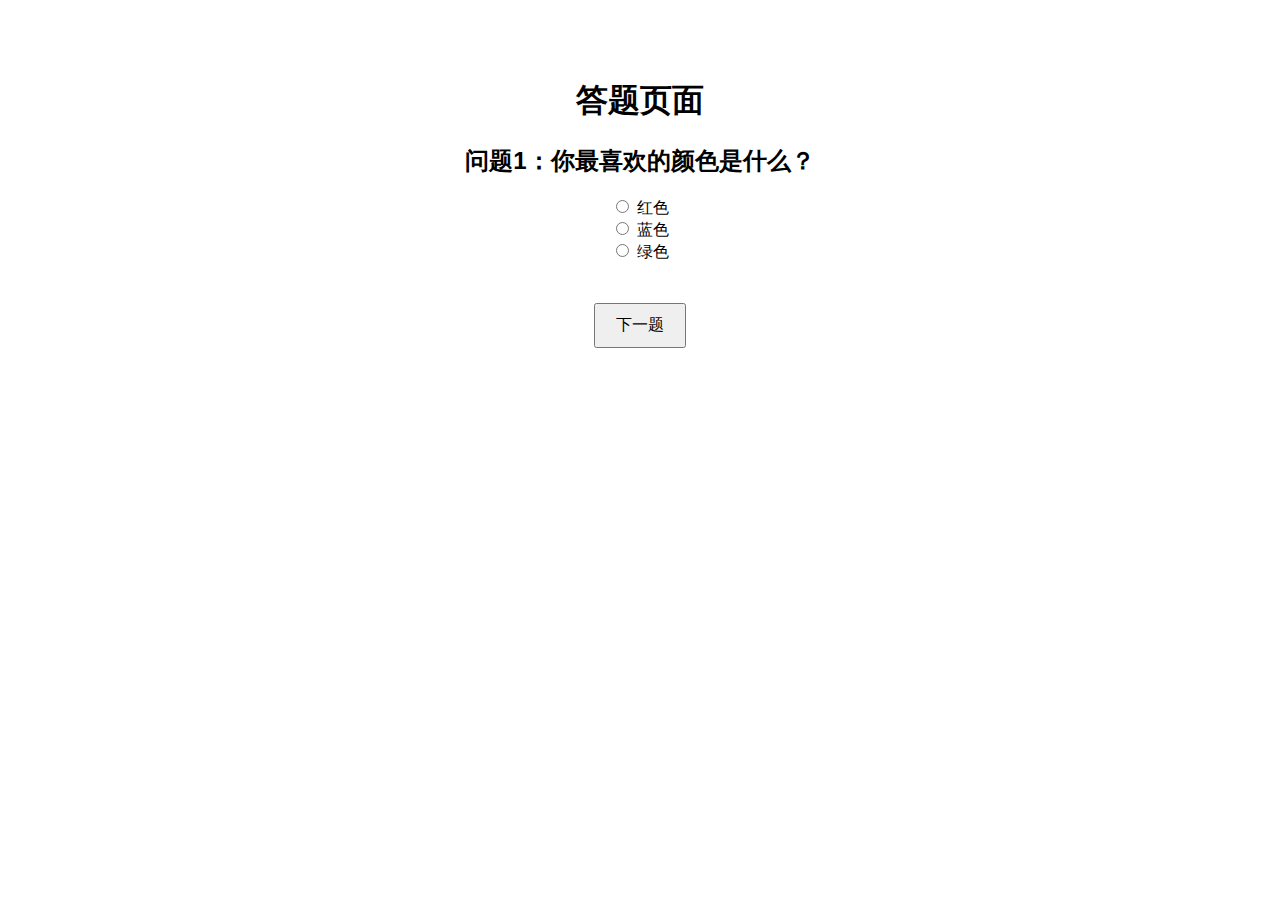
==== quiz.html @ 8cd3598c "Add files via upload" ====
<!DOCTYPE html>
<html lang="zh">
<head>
    <meta charset="UTF-8">
    <meta name="viewport" content="width=device-width, initial-scale=1.0">
    <title>答题页面</title>
    <style>
        body {
            font-family: Arial, sans-serif;
            text-align: center;
            padding-top: 50px;
        }
        .question {
            margin-bottom: 20px;
        }
        button {
            margin-top: 20px;
            padding: 10px 20px;
            font-size: 16px;
        }
    </style>
</head>
<body>
    <h1>答题页面</h1>
    <div id="questionContainer"></div>
    <button id="nextButton">下一题</button>
    <button id="submitButton" style="display:none;">提交</button>

    <div id="resultPage" style="display:none;">
        <h2>答题结果</h2>
        <p id="correctCount"></p>
        <p id="incorrectCount"></p>
        <p id="score"></p>
        <button id="finishButton">完成</button>
    </div>

    <script>
        let questions = [];
        let currentQuestionIndex = 0;
        let userAnswers = [];
        let correctAnswersCount = 0;

        // 加载题库
        fetch('questions.json')  
            .then(response => {
                if (!response.ok) {
                    throw new Error('网络响应失败');
                }
                return response.json();
            })
            .then(data => {
                questions = data;
                loadQuestion(); // 加载第一道题
            })
            .catch(error => {
                console.error('加载题库失败:', error);
            });

        // 加载问题函数
        function loadQuestion() {
            if (currentQuestionIndex < questions.length) {
                const question = questions[currentQuestionIndex];
                const questionHtml = `
                    <div class="question">
                        <h2>${question.question}</h2>
                        <form id="answerForm">
                            ${question.options.map(option => `
                                <label>
                                    <input type="radio" name="answer" value="${option}">
                                    ${option}
                                </label><br>
                            `).join('')}
                        </form>
                    </div>
                `;
                document.getElementById("questionContainer").innerHTML = questionHtml;
                document.getElementById("nextButton").style.display = "inline";
                document.getElementById("submitButton").style.display = "none";
            } else {
                document.getElementById("nextButton").style.display = "none";
                document.getElementById("submitButton").style.display = "inline";
            }
        }

        // 下一题按钮点击事件
        document.getElementById("nextButton").addEventListener("click", function() {
            const selectedAnswer = document.querySelector('input[name="answer"]:checked');
            if (selectedAnswer) {
                userAnswers[currentQuestionIndex] = selectedAnswer.value;
                // 检查是否答对
                if (selectedAnswer.value === questions[currentQuestionIndex].correct) {
                    correctAnswersCount++;
                }
                currentQuestionIndex++;
                loadQuestion();
            } else {
                alert("请先选择一个答案！");
            }
        });

        // 提交按钮点击事件
        document.getElementById("submitButton").addEventListener("click", function() {
            displayResults();
        });

        // 显示答题结果
        function displayResults() {
            document.getElementById("questionContainer").style.display = "none";
            document.getElementById("nextButton").style.display = "none";
            document.getElementById("submitButton").style.display = "none";
            
            // 计算结果
            const incorrectAnswersCount = questions.length - correctAnswersCount;
            const score = (correctAnswersCount / questions.length) * 100;
            
            document.getElementById("correctCount").innerText = `答对的题目数：${correctAnswersCount}`;
            document.getElementById("incorrectCount").innerText = `答错的题目数：${incorrectAnswersCount}`;
            document.getElementById("score").innerText = `您的得分：${score.toFixed(2)}%`;

            // 显示结果页面
            document.getElementById("resultPage").style.display = "block";
        }

        // 完成按钮点击事件
        document.getElementById("finishButton").addEventListener("click", function() {
            alert("感谢您的参与！");
            // 可以添加更多逻辑，比如跳转到别的页面
        });
    </script>
</body>
</html>
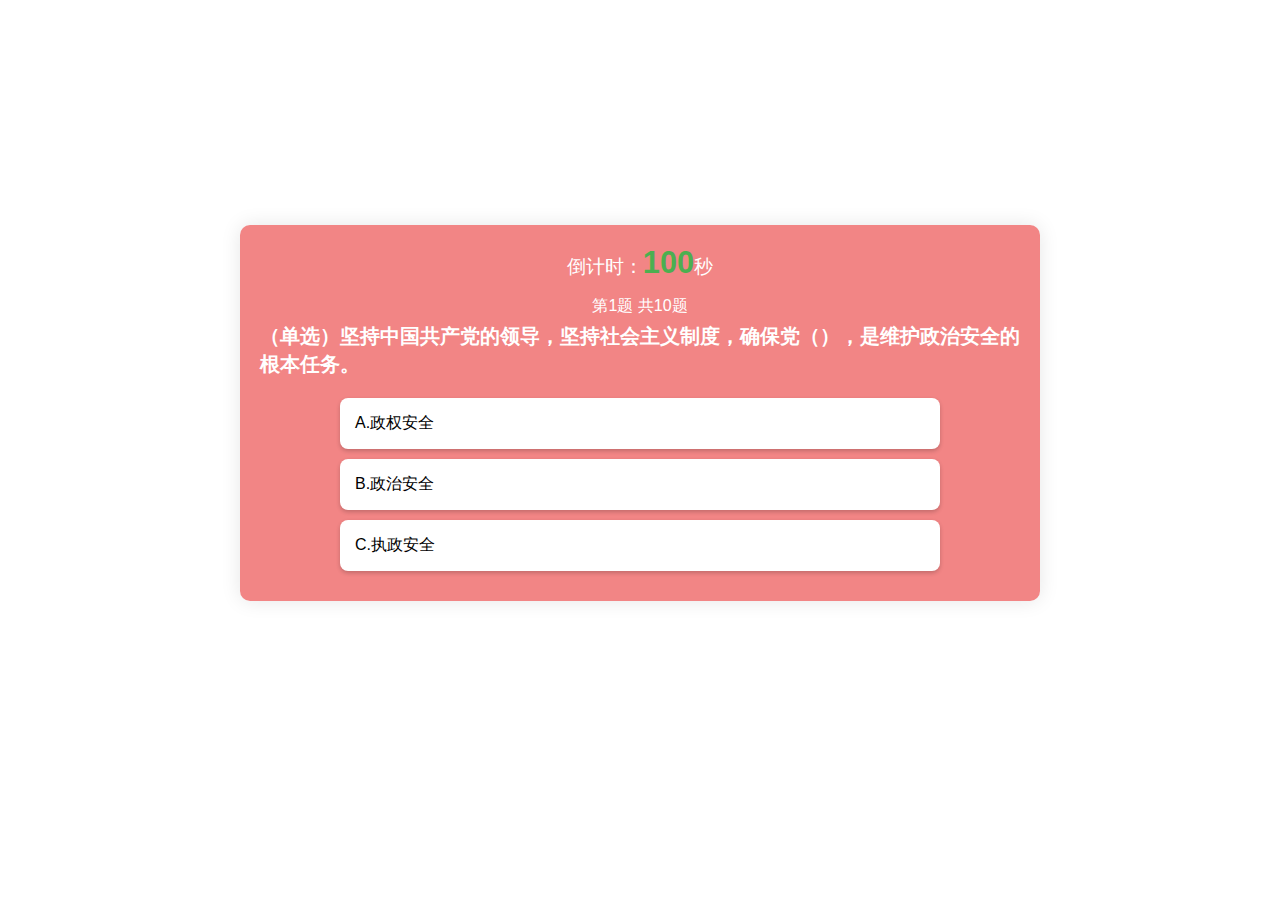
==== commit 6d1b9b0a: "123" ====
--- a/quiz.html
+++ b/quiz.html
@@ -1,131 +1,32 @@
 <!DOCTYPE html>
 <html lang="zh">
 <head>
-    <meta charset="UTF-8">
-    <meta name="viewport" content="width=device-width, initial-scale=1.0">
-    <title>答题页面</title>
-    <style>
-        body {
-            font-family: Arial, sans-serif;
-            text-align: center;
-            padding-top: 50px;
-        }
-        .question {
-            margin-bottom: 20px;
-        }
-        button {
-            margin-top: 20px;
-            padding: 10px 20px;
-            font-size: 16px;
-        }
-    </style>
+  <meta charset="UTF-8" />
+  <meta name="viewport" content="width=device-width, initial-scale=1.0" />
+  <title>Quiz Game</title>
+  <!-- Link to external CSS -->
+  <link rel="stylesheet" href="style.css" />
 </head>
 <body>
-    <h1>答题页面</h1>
-    <div id="questionContainer"></div>
-    <button id="nextButton">下一题</button>
-    <button id="submitButton" style="display:none;">提交</button>
 
-    <div id="resultPage" style="display:none;">
-        <h2>答题结果</h2>
-        <p id="correctCount"></p>
-        <p id="incorrectCount"></p>
-        <p id="score"></p>
-        <button id="finishButton">完成</button>
-    </div>
+  <!-- Quiz Container -->
+  <div id="quiz-container">
+    <!-- Timer display at top -->
+    <div id="timer">倒计时：<span id="time">100</span>秒</div>
+    <!-- Question section -->
+    <div id="question-number"></div>
+    <div id="question-text"></div>
+    <div id="options"></div>
+    <!-- Result Container (hidden by default) -->
+  <div id="result-container" style="display: none;">
+    <h2>答题结束！</h2>
+    <div id="score-text"></div>
+  </div>
+  </div>
 
-    <script>
-        let questions = [];
-        let currentQuestionIndex = 0;
-        let userAnswers = [];
-        let correctAnswersCount = 0;
+  
 
-        // 加载题库
-        fetch('questions.json')  
-            .then(response => {
-                if (!response.ok) {
-                    throw new Error('网络响应失败');
-                }
-                return response.json();
-            })
-            .then(data => {
-                questions = data;
-                loadQuestion(); // 加载第一道题
-            })
-            .catch(error => {
-                console.error('加载题库失败:', error);
-            });
-
-        // 加载问题函数
-        function loadQuestion() {
-            if (currentQuestionIndex < questions.length) {
-                const question = questions[currentQuestionIndex];
-                const questionHtml = `
-                    <div class="question">
-                        <h2>${question.question}</h2>
-                        <form id="answerForm">
-                            ${question.options.map(option => `
-                                <label>
-                                    <input type="radio" name="answer" value="${option}">
-                                    ${option}
-                                </label><br>
-                            `).join('')}
-                        </form>
-                    </div>
-                `;
-                document.getElementById("questionContainer").innerHTML = questionHtml;
-                document.getElementById("nextButton").style.display = "inline";
-                document.getElementById("submitButton").style.display = "none";
-            } else {
-                document.getElementById("nextButton").style.display = "none";
-                document.getElementById("submitButton").style.display = "inline";
-            }
-        }
-
-        // 下一题按钮点击事件
-        document.getElementById("nextButton").addEventListener("click", function() {
-            const selectedAnswer = document.querySelector('input[name="answer"]:checked');
-            if (selectedAnswer) {
-                userAnswers[currentQuestionIndex] = selectedAnswer.value;
-                // 检查是否答对
-                if (selectedAnswer.value === questions[currentQuestionIndex].correct) {
-                    correctAnswersCount++;
-                }
-                currentQuestionIndex++;
-                loadQuestion();
-            } else {
-                alert("请先选择一个答案！");
-            }
-        });
-
-        // 提交按钮点击事件
-        document.getElementById("submitButton").addEventListener("click", function() {
-            displayResults();
-        });
-
-        // 显示答题结果
-        function displayResults() {
-            document.getElementById("questionContainer").style.display = "none";
-            document.getElementById("nextButton").style.display = "none";
-            document.getElementById("submitButton").style.display = "none";
-            
-            // 计算结果
-            const incorrectAnswersCount = questions.length - correctAnswersCount;
-            const score = (correctAnswersCount / questions.length) * 100;
-            
-            document.getElementById("correctCount").innerText = `答对的题目数：${correctAnswersCount}`;
-            document.getElementById("incorrectCount").innerText = `答错的题目数：${incorrectAnswersCount}`;
-            document.getElementById("score").innerText = `您的得分：${score.toFixed(2)}%`;
-
-            // 显示结果页面
-            document.getElementById("resultPage").style.display = "block";
-        }
-
-        // 完成按钮点击事件
-        document.getElementById("finishButton").addEventListener("click", function() {
-            alert("感谢您的参与！");
-            // 可以添加更多逻辑，比如跳转到别的页面
-        });
-    </script>
+  <!-- Include external JavaScript (defer to run after HTML is parsed) -->
+  <script src="quiz.js" defer></script>
 </body>
 </html>
--- a/style.css
+++ b/style.css
@@ -0,0 +1,147 @@
+/* Global style for mobile responsiveness and basic resets */
+* {
+    box-sizing: border-box;
+    margin: 0;
+    padding: 0;
+  }
+  
+  body {
+    font-family: Arial, sans-serif;
+    background: url('背景.jpg') no-repeat center top ; /* Red gradient background */
+    background-size: 100% auto; /* 宽度100%，高度自适应，保持原始比例 */
+    color: #fff;  /* Default text color white (overwritten for options as needed) */
+    padding: 20;
+    height: 100vh; /* 确保body占满整个视口高度 */
+    display: flex;
+    flex-direction: column;
+    align-items: center;
+  }
+    /* Quiz Container 调整位置 */
+    #quiz-container {
+      width: 90%;
+      max-width: 800px;
+      margin-top: 25vh; /* 从顶部留出15%的视口高度 */
+      background-color: rgba(230, 11, 11, 0.5); /* 半透明黑色背景 */
+      border-radius: 10px;
+      padding: 20px;
+      box-shadow: 0 0 20px rgba(0, 0, 0, 0.1);
+    }
+  /* Timer display */
+  #timer {
+    text-align: center;
+    font-size: 1.2em;
+    margin-bottom: 15px;
+    color: #fff;
+  }
+  #timer #time {
+    font-weight: bold;
+    font-size: 1.6em;
+    color: #4CAF50;  /* Green color for the countdown number */
+  }
+    /* Result screen styling */
+    #result-container {
+      text-align: center;
+      width: 100%;  /* 使其占满整个父容器 */
+      padding: 20px 0;
+    }
+    #result-container h2 {
+      font-size: 1.8em;
+      margin-bottom: 20px;
+      color: #fff;
+    }
+    #score-text {
+      font-size: 1.4em;
+      color: #fff;
+      font-weight: bold;
+    }
+  /* Question number text */
+  #question-number {
+    text-align: center;
+    font-size: 1em;
+    margin-bottom: 5px;
+  }
+  
+  /* Question text */
+  #question-text {
+    text-align: left;
+    font-size: 1.25em;
+    font-weight: bold;
+    margin-bottom: 20px;
+    line-height: 1.4;
+  }
+  
+  /* Options container and option items */
+  #options {
+    max-width: 600px;
+    margin: 0 auto; /* center options container */
+  }
+  .option {
+    background: #fff;
+    color: #000;
+    border: none;
+    border-radius: 8px;
+    padding: 15px;
+    margin: 10px 0;
+    font-size: 1em;
+    text-align: left;
+    display: flex;
+    justify-content: space-between;
+    align-items: center;
+    /* Add subtle shadow for contrast on colored background */
+    box-shadow: 0 2px 4px rgba(0,0,0,0.2);
+    cursor: pointer;
+  }
+  .option:hover {
+    background: #f1f1f1;
+  }
+  
+  /* Option text and icon */
+  .option-text {
+    /* flex-grow to fill space, pushing icon to right */
+    flex: 1;
+  }
+  .option-icon {
+    margin-left: 10px;
+    font-size: 1.2em;
+    visibility: hidden; /* hidden until answer is revealed */
+  }
+  
+  /* Correct answer styling */
+  .option.correct {
+    background: #4CAF50 !important;  /* green background */
+    color: #fff !important;          /* white text on green */
+  }
+  .option.correct .option-icon {
+    visibility: visible;
+    color: #fff;
+  }
+  .option.correct .option-icon::before {
+    content: "✔";
+  }
+  
+  /* Incorrect answer styling */
+  .option.wrong {
+    background: #E74C3C !important;  /* red background */
+    color: #fff !important;          /* white text on red */
+  }
+  .option.wrong .option-icon {
+    visibility: visible;
+    color: #fff;
+  }
+  .option.wrong .option-icon::before {
+    content: "✖";
+  }
+  
+  /* Result screen styling */
+  #result-container {
+    text-align: center;
+    margin-top: 50px;
+  }
+  #result-container h2 {
+    font-size: 1.5em;
+    margin-bottom: 20px;
+  }
+  #score-text {
+    font-size: 1.2em;
+  }
+  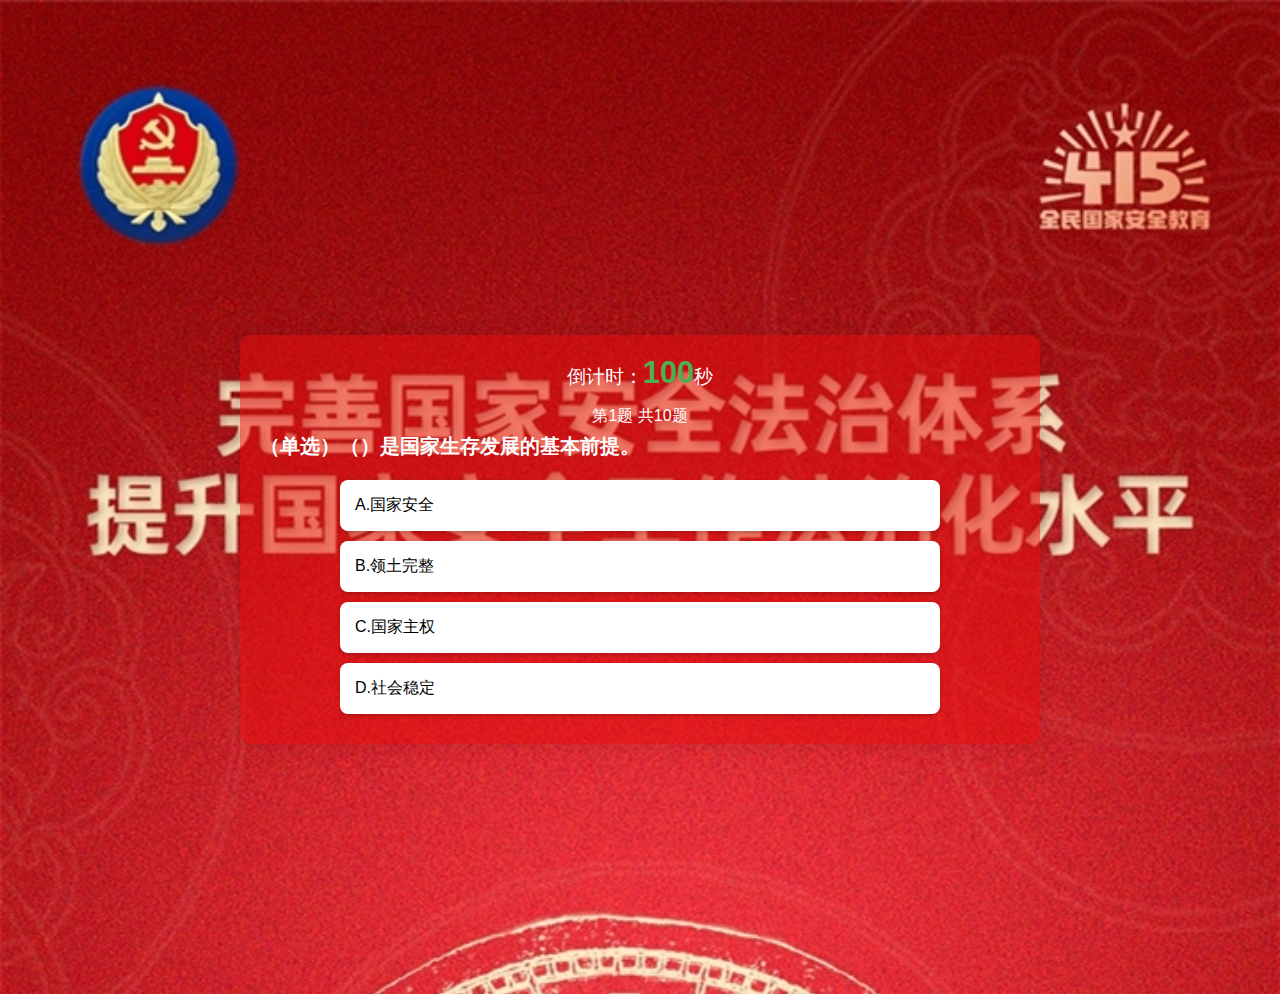
==== commit caa34526: "牛逼" ====
--- a/quiz.html
+++ b/quiz.html
@@ -3,9 +3,9 @@
 <head>
   <meta charset="UTF-8" />
   <meta name="viewport" content="width=device-width, initial-scale=1.0" />
-  <title>Quiz Game</title>
+  <title>答题</title>
   <!-- Link to external CSS -->
-  <link rel="stylesheet" href="style.css" />
+  <link rel="stylesheet" href="quiz.css" />
 </head>
 <body>
 
--- a/quiz.css
+++ b/quiz.css
@@ -0,0 +1,215 @@
+/* Global style for mobile responsiveness and basic resets */
+* {
+    box-sizing: border-box;
+    margin: 0;
+    padding: 0;
+}
+  
+body {
+    font-family: Arial, sans-serif;
+    background-color: #900A0B; /* 背景底色，与首页保持一致 */
+    color: #fff;
+    padding: 20px;
+    padding-bottom: 200px; /* 减少底部padding */
+    min-height: 100vh;
+    display: flex;
+    flex-direction: column;
+    align-items: center;
+    position: relative;
+}
+
+/* 背景实现 - 上下两张图片，中间纯色 */
+body::before {
+    content: "";
+    position: absolute; /* 允许背景随内容滚动 */
+    top: 0;
+    left: 0;
+    right: 0;
+    bottom: 0;
+    z-index: -1;
+    
+    /* 使用两张图片，纯色中间 */
+    background: 
+        url('QuizTop.jpg') top center / 100% auto no-repeat,    /* 顶部图片 */
+        url('QuizBottom.jpg') bottom center / 100% auto no-repeat; /* 底部图片 */
+    
+    /* 设置背景图片位置 */
+    background-position: 
+        top center,       /* 顶部图片位置 */
+        bottom center;    /* 底部图片位置 */
+    
+    background-color: #900A0B; /* 确保中间有纯色背景 */
+    background-attachment: scroll; /* 允许背景滚动 */
+    height: auto; /* 高度自适应 */
+    min-height: 100%; /* 最小高度100% */
+}
+
+/* Quiz Container 调整位置 */
+#quiz-container {
+    width: 90%;
+    max-width: 800px;
+    margin-top: 35vh; /* 增加上边距，使内容显示在更靠下的位置 */
+    margin-bottom: 50px; /* 增加底部间距 */
+    background-color: rgba(230, 11, 11, 0.5);
+    border-radius: 10px;
+    padding: 20px;
+    box-shadow: 0 0 20px rgba(0, 0, 0, 0.1);
+    position: relative;
+    z-index: 1;
+}
+
+/* Timer display */
+#timer {
+    text-align: center;
+    font-size: 1.2em;
+    margin-bottom: 15px;
+    color: #fff;
+}
+
+#timer #time {
+    font-weight: bold;
+    font-size: 1.6em;
+    color: #4CAF50;
+}
+
+/* Result screen styling */
+#result-container {
+    text-align: center;
+    width: 100%;
+    padding: 20px 0;
+}
+
+#result-container h2 {
+    font-size: 1.8em;
+    margin-bottom: 20px;
+    color: #fff;
+}
+
+/* 用户信息样式 */
+.user-info {
+    background-color: rgba(255, 255, 255, 0.1);
+    border-radius: 8px;
+    padding: 15px;
+    margin: 15px 0;
+    text-align: left;
+}
+
+.user-info p {
+    margin: 8px 0;
+    font-size: 1.1em;
+}
+
+#score-text {
+    font-size: 1.4em;
+    color: #fff;
+    font-weight: bold;
+    margin: 20px 0;
+}
+
+/* 返回按钮样式 */
+.back-button {
+    background-color: #3498db;
+    color: white;
+    border: none;
+    border-radius: 5px;
+    padding: 10px 20px;
+    font-size: 1.1em;
+    cursor: pointer;
+    margin-top: 20px;
+    margin-bottom: 30px; /* 增加底部间距 */
+    transition: background-color 0.3s;
+}
+
+.back-button:hover {
+    background-color: #2980b9;
+}
+
+/* Question number text */
+#question-number {
+    text-align: center;
+    font-size: 1em;
+    margin-bottom: 5px;
+}
+  
+/* Question text */
+#question-text {
+    text-align: left;
+    font-size: 1.25em;
+    font-weight: bold;
+    margin-bottom: 20px;
+    line-height: 1.4;
+}
+  
+/* Options container and option items */
+#options {
+    max-width: 600px;
+    margin: 0 auto;
+}
+
+.option {
+    background: #fff;
+    color: #000;
+    border: none;
+    border-radius: 8px;
+    padding: 15px;
+    margin: 10px 0;
+    font-size: 1em;
+    text-align: left;
+    display: flex;
+    justify-content: space-between;
+    align-items: center;
+    box-shadow: 0 2px 4px rgba(0,0,0,0.2);
+    cursor: pointer;
+}
+
+.option:hover {
+    background: #f1f1f1;
+}
+  
+/* Option text and icon */
+.option-text {
+    flex: 1;
+}
+
+.option-icon {
+    margin-left: 10px;
+    font-size: 1.2em;
+    visibility: hidden;
+}
+  
+/* Correct answer styling */
+.option.correct {
+    background: #4CAF50 !important;
+    color: #fff !important;
+}
+
+.option.correct .option-icon {
+    visibility: visible;
+    color: #fff;
+}
+
+.option.correct .option-icon::before {
+    content: "✔";
+}
+  
+/* Incorrect answer styling */
+.option.wrong {
+    background: #E74C3C !important;
+    color: #fff !important;
+}
+
+.option.wrong .option-icon {
+    visibility: visible;
+    color: #fff;
+}
+
+.option.wrong .option-icon::before {
+    content: "✖";
+}
+
+/* 响应式调整 */
+@media (max-width: 768px) {
+    #quiz-container {
+        margin-top: 25vh; /* 在小屏幕上适当减小上边距 */
+    }
+} 